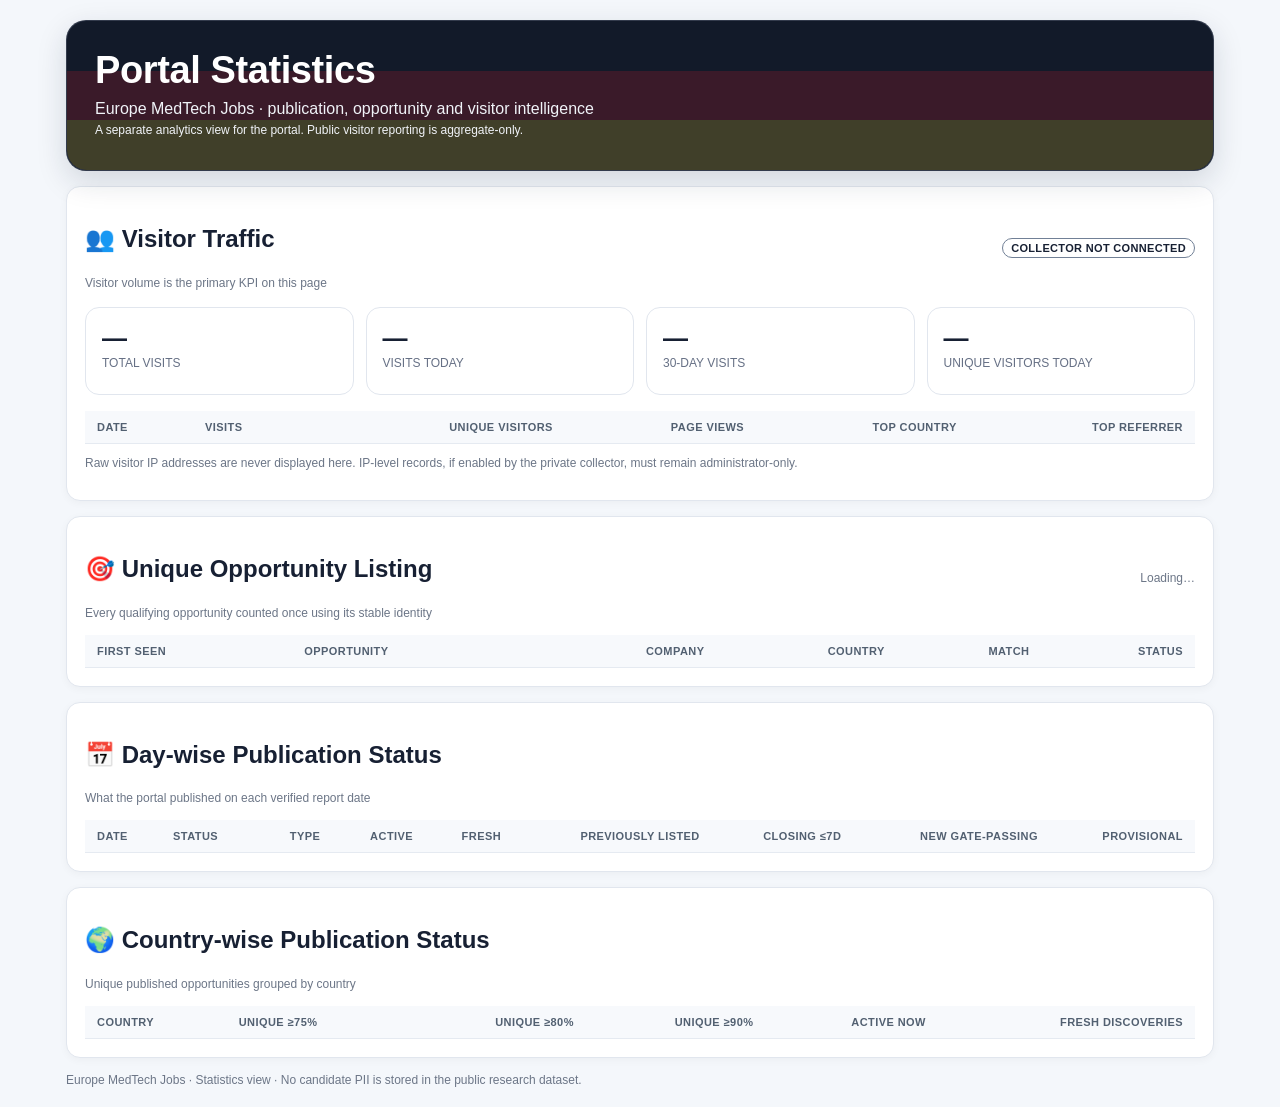
==== stats.html @ e68417d5 "Add separate portal statistics page" ====
<!doctype html>
<html lang="en">
<head>
<meta charset="utf-8">
<meta name="viewport" content="width=device-width,initial-scale=1">
<title>Portal Statistics — Europe MedTech Jobs</title>
<link rel="stylesheet" href="./assets/style.css?v=20261006-stats-1">
</head>
<body>
<div class="wrap">
<section class="hero">
  <div class="hero-flag" aria-hidden="true"><span></span><span></span><span></span></div>
  <div class="hero-content">
    <h1>Portal Statistics</h1>
    <p>Europe MedTech Jobs · publication, opportunity and visitor intelligence</p>
    <p class="small hero-small">A separate analytics view for the portal. Public visitor reporting is aggregate-only.</p>
  </div>
</section>

<section class="card" id="visitorSummary">
  <div class="section-title">
    <div><h2>👥 Visitor Traffic</h2><span class="small">Visitor volume is the primary KPI on this page</span></div>
    <span class="history-status gap" id="visitorStatus">Collector not connected</span>
  </div>
  <div class="grid visitor-grid">
    <div class="stat"><strong id="vTotal">—</strong><span>TOTAL VISITS</span></div>
    <div class="stat"><strong id="vToday">—</strong><span>VISITS TODAY</span></div>
    <div class="stat"><strong id="v30">—</strong><span>30-DAY VISITS</span></div>
    <div class="stat"><strong id="vUnique">—</strong><span>UNIQUE VISITORS TODAY</span></div>
  </div>
  <div class="history-wrap"><table class="history-table"><thead><tr><th>Date</th><th>Visits</th><th>Unique visitors</th><th>Page views</th><th>Top country</th><th>Top referrer</th></tr></thead><tbody id="visitorBody"></tbody></table></div>
  <p class="small history-note">Raw visitor IP addresses are never displayed here. IP-level records, if enabled by the private collector, must remain administrator-only.</p>
</section>

<section class="card">
  <div class="section-title"><div><h2>🎯 Unique Opportunity Listing</h2><span class="small">Every qualifying opportunity counted once using its stable identity</span></div><span class="small" id="uniqueCount">Loading…</span></div>
  <div class="history-wrap"><table class="history-table"><thead><tr><th>First seen</th><th>Opportunity</th><th>Company</th><th>Country</th><th>Match</th><th>Status</th></tr></thead><tbody id="uniqueBody"></tbody></table></div>
</section>

<section class="card">
  <div class="section-title"><div><h2>📅 Day-wise Publication Status</h2><span class="small">What the portal published on each verified report date</span></div></div>
  <div class="history-wrap"><table class="history-table"><thead><tr><th>Date</th><th>Status</th><th>Type</th><th>Active</th><th>Fresh</th><th>Previously listed</th><th>Closing ≤7d</th><th>New gate-passing</th><th>Provisional</th></tr></thead><tbody id="dayBody"></tbody></table></div>
</section>

<section class="card">
  <div class="section-title"><div><h2>🌍 Country-wise Publication Status</h2><span class="small">Unique published opportunities grouped by country</span></div></div>
  <div class="history-wrap"><table class="history-table"><thead><tr><th>Country</th><th>Unique ≥75%</th><th>Unique ≥80%</th><th>Unique ≥90%</th><th>Active now</th><th>Fresh discoveries</th></tr></thead><tbody id="countryBody"></tbody></table></div>
</section>

<div class="small">Europe MedTech Jobs · Statistics view · No candidate PII is stored in the public research dataset.</div>
</div>
<script src="./assets/stats.js?v=20261006-1"></script>
</body>
</html>
---- assets/style.css ----
*{box-sizing:border-box}body{margin:0;background:#f4f7fb;color:#172033;font-family:Inter,Arial,sans-serif}.wrap{max-width:1180px;margin:auto;padding:20px 16px}.hero{position:relative;overflow:hidden;background:#172033;color:#fff;border-radius:20px;padding:28px;box-shadow:0 10px 30px rgba(23,32,51,.15);border:1px solid rgba(255,255,255,.12)}.hero-flag{position:absolute;inset:0;width:100%;height:100%;border-radius:inherit;overflow:hidden;opacity:.18;z-index:1}.hero-flag span{display:block;height:33.333%}.hero-flag span:nth-child(1){background:#000}.hero-flag span:nth-child(2){background:#dd0000}.hero-flag span:nth-child(3){background:#ffce00}.hero-content{position:relative;z-index:2}.hero h1{margin:0 0 8px;font-size:clamp(25px,4vw,38px);letter-spacing:-.4px}.hero p{margin:5px 0;color:#f0f3f8}.hero-small{color:#f0f3f8}.countdown{margin-top:20px;background:rgba(0,0,0,.24);border:1px solid rgba(255,255,255,.28);border-radius:14px;padding:14px;display:flex;justify-content:space-between;align-items:center;gap:16px;flex-wrap:wrap}.countdown-time{font-size:26px;font-weight:800;letter-spacing:1px}.grid{display:grid;grid-template-columns:repeat(4,1fr);gap:12px;margin:16px 0}.stat,.toolbar,.card{background:#fff;border:1px solid #e1e6ee;border-radius:14px}.stat{padding:16px}.stat strong{display:block;font-size:25px}.stat span{font-size:12px;color:#667085}.toolbar,.card{padding:18px;margin:15px 0;box-shadow:0 2px 8px rgba(0,0,0,.04)}select,input,textarea{padding:10px;border:1px solid #cbd3df;border-radius:8px;font-size:14px;font-family:inherit}textarea{min-height:90px;resize:vertical}.filters{display:flex;gap:8px;flex-wrap:wrap;margin-top:12px;align-items:center}.filter{border:1px solid #cbd3df;background:#fff;border-radius:999px;padding:8px 12px;cursor:pointer}.filter.active,.view-tabs button.active{background:#172033;color:#fff}.filter-label{font-size:12px;font-weight:700;display:flex;gap:5px;align-items:center}.section-title{display:flex;justify-content:space-between;align-items:center;gap:10px}.view-tabs{display:flex;gap:8px;flex-wrap:wrap;margin:15px 0}.view-tabs button{border:1px solid #cbd3df;background:#fff;border-radius:9px;padding:10px 14px;cursor:pointer;font-weight:700}.view-tabs .export{margin-left:auto}.job{background:#fff;border:1px solid #e1e6ee;border-radius:15px;padding:19px;margin:12px 0}.head{display:flex;justify-content:space-between;gap:15px}.company{font-weight:bold;margin-top:5px}.meta{color:#5e697b;font-size:14px;margin-top:5px}.fresh{background:#e8f7ee;color:#176d3a}.old{background:#eef2f7;color:#526071}.deadline{background:#fff1d5;color:#805d00}.score{font-size:24px;font-weight:800}.tags{display:flex;gap:6px;flex-wrap:wrap;margin:12px 0}.tag{font-size:12px;background:#eef2f7;padding:5px 8px;border-radius:7px}.apply{display:inline-block;background:#172033;color:white;text-decoration:none;padding:10px 14px;border-radius:8px;font-weight:bold}.small{font-size:12px;color:#6c7687}.empty{padding:25px;text-align:center;color:#667085}.pipeline{display:grid;grid-template-columns:repeat(6,1fr);gap:10px}.pipe{padding:14px;border-radius:10px;background:#f4f7fb;text-align:center}.pipe strong{display:block;font-size:22px}.method-grid,.score-grid{display:grid;grid-template-columns:repeat(2,1fr);gap:10px;margin-top:12px}.method-grid>div,.score-grid>div{background:#f7f9fc;border:1px solid #e5eaf1;border-radius:10px;padding:13px;line-height:1.45}.score-grid>div{display:flex;justify-content:space-between}.tracker-form{display:grid;grid-template-columns:repeat(2,1fr);gap:10px;margin-top:12px}.tracker-form label{display:flex;flex-direction:column;gap:4px;font-size:12px;font-weight:700}.tracker-form .wide{grid-column:1/-1}.tracker-row{display:grid;grid-template-columns:1fr auto auto;gap:12px;align-items:center;padding:12px 0;border-bottom:1px solid #e5eaf1}.company-group{padding:10px 0;border-bottom:1px solid #e5eaf1}.company-row{padding:8px 0}.hidden{display:none!important}#map{height:560px;border-radius:12px;overflow:hidden}.score-unavailable{margin-top:10px;padding:10px;background:#f7f9fc;border-radius:8px;color:#667085;font-size:12px}details{margin-top:14px;border-top:1px solid #e5eaf1;padding-top:12px}summary{cursor:pointer;font-weight:700}@media(max-width:900px){.grid{grid-template-columns:repeat(2,1fr)}.pipeline{grid-template-columns:repeat(3,1fr)}}@media(max-width:700px){.tracker-form{grid-template-columns:1fr}.tracker-form .wide{grid-column:auto}.view-tabs .export{margin-left:0}.filters{align-items:stretch}.filter-label{width:100%;justify-content:space-between}.filter-label select{flex:1}.method-grid,.score-grid{grid-template-columns:1fr}}@media(max-width:520px){.grid,.pipeline{grid-template-columns:1fr}.head{display:block}.wrap{padding:12px}.hero{padding:20px}.countdown{display:block}.countdown>div+div{margin-top:12px}.tracker-row{grid-template-columns:1fr}.section-title{align-items:flex-start;flex-direction:column}#map{height:420px}}
.history-wrap{overflow-x:auto;margin-top:14px}.history-table{width:100%;border-collapse:collapse;min-width:720px;font-size:13px}.history-table th,.history-table td{padding:10px 12px;border-bottom:1px solid #e5eaf1;text-align:right;white-space:nowrap}.history-table th:first-child,.history-table td:first-child,.history-table th:nth-child(2),.history-table td:nth-child(2){text-align:left}.history-table thead th{background:#f7f9fc;color:#526071;font-size:11px;text-transform:uppercase;letter-spacing:.04em;position:sticky;top:0}.history-table tbody tr:hover{background:#f7f9fc}.history-table td:nth-child(n+3){font-weight:800}.history-note{margin-top:12px}
.history-status{display:inline-block;padding:3px 8px;border-radius:999px;font-size:11px;font-weight:700;text-transform:uppercase;letter-spacing:.03em}.history-status.published{border:1px solid #2f855a}.history-status.manual{border:1px solid #b7791f}.history-status.missing{border:1px solid #c53030}.history-status.gap{border:1px solid #718096}.history-table td:last-child{min-width:280px;white-space:normal}
.visitor-grid{margin:16px 0}.visitor-grid .stat{min-height:88px}.visitor-grid{grid-template-columns:repeat(4,1fr)}@media(max-width:700px){.visitor-grid{grid-template-columns:repeat(2,1fr)}}@media(max-width:520px){.visitor-grid{grid-template-columns:1fr}}
\n.view-tabs .analytics-link{border:1px solid #cbd3df;background:#fff;color:#172033;border-radius:9px;padding:10px 14px;cursor:pointer;font-weight:700;text-decoration:none}.view-tabs .analytics-link:hover{background:#f7f9fc}\n
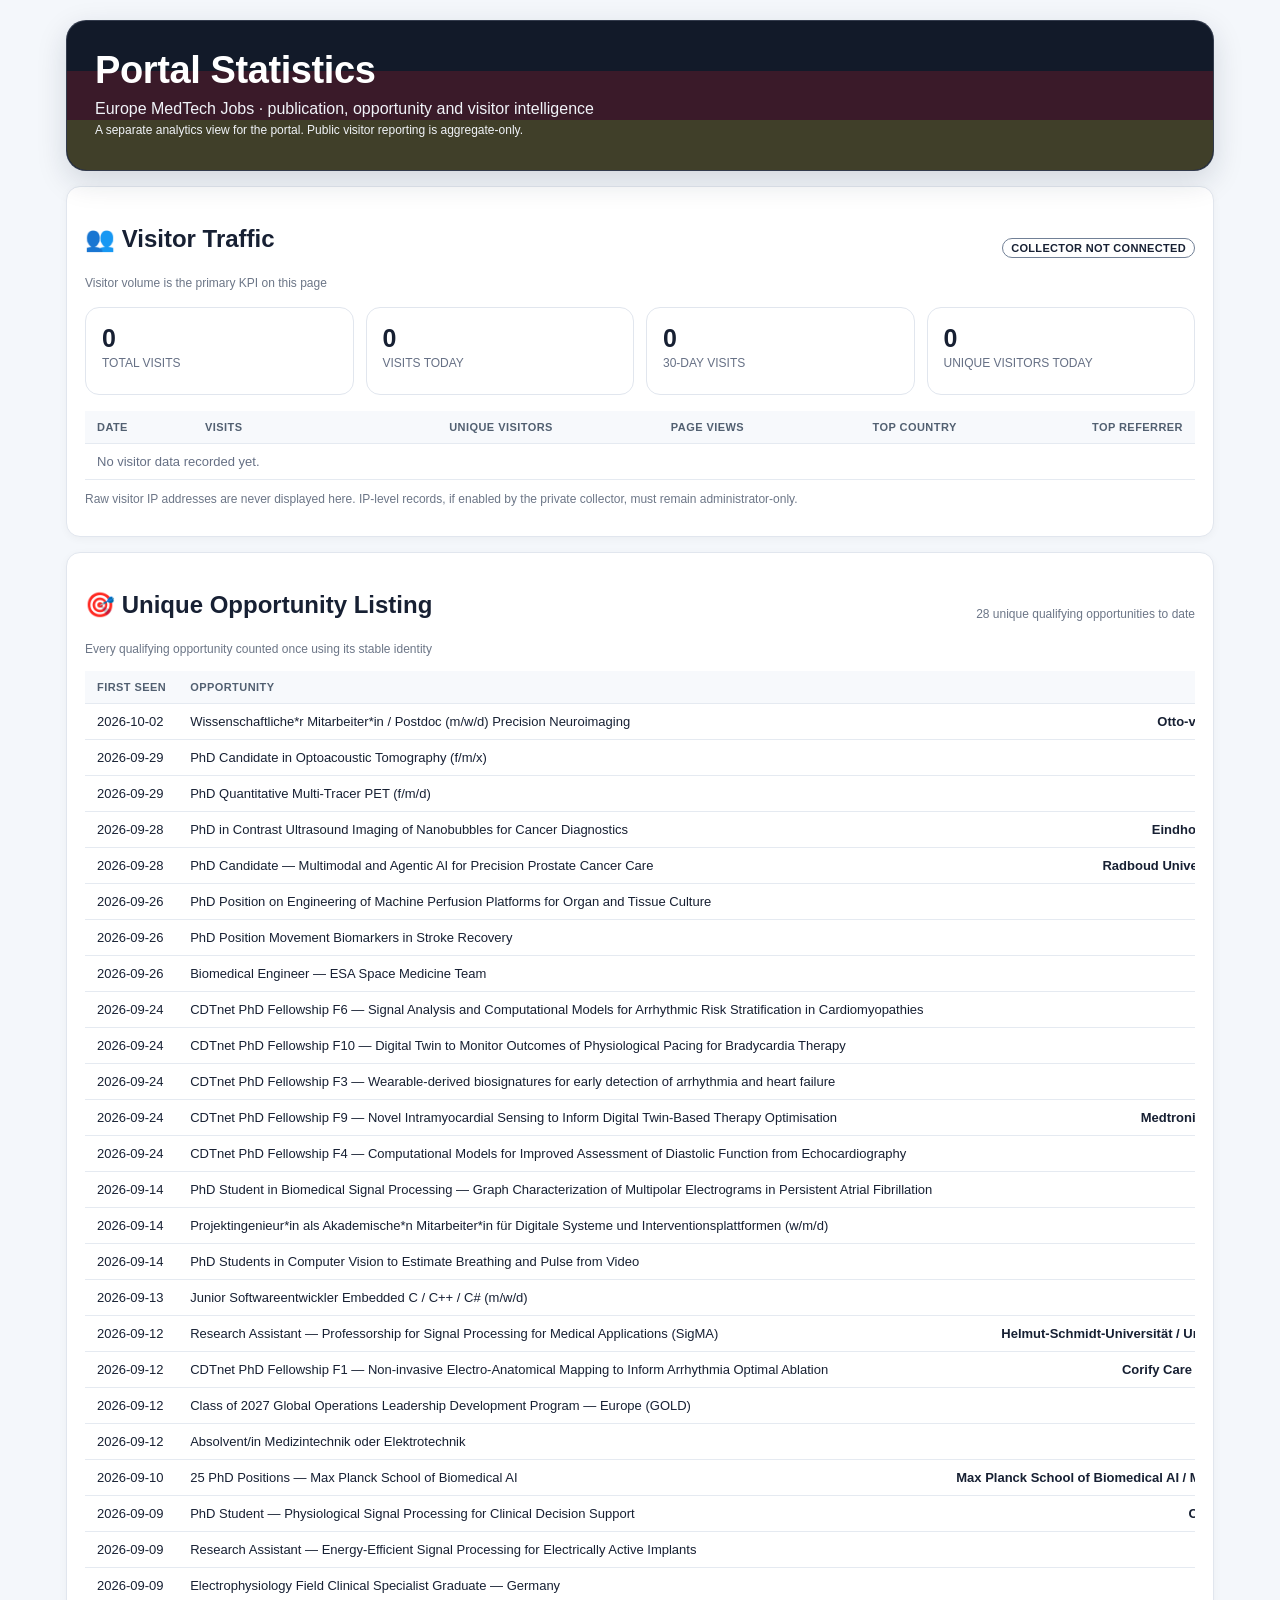
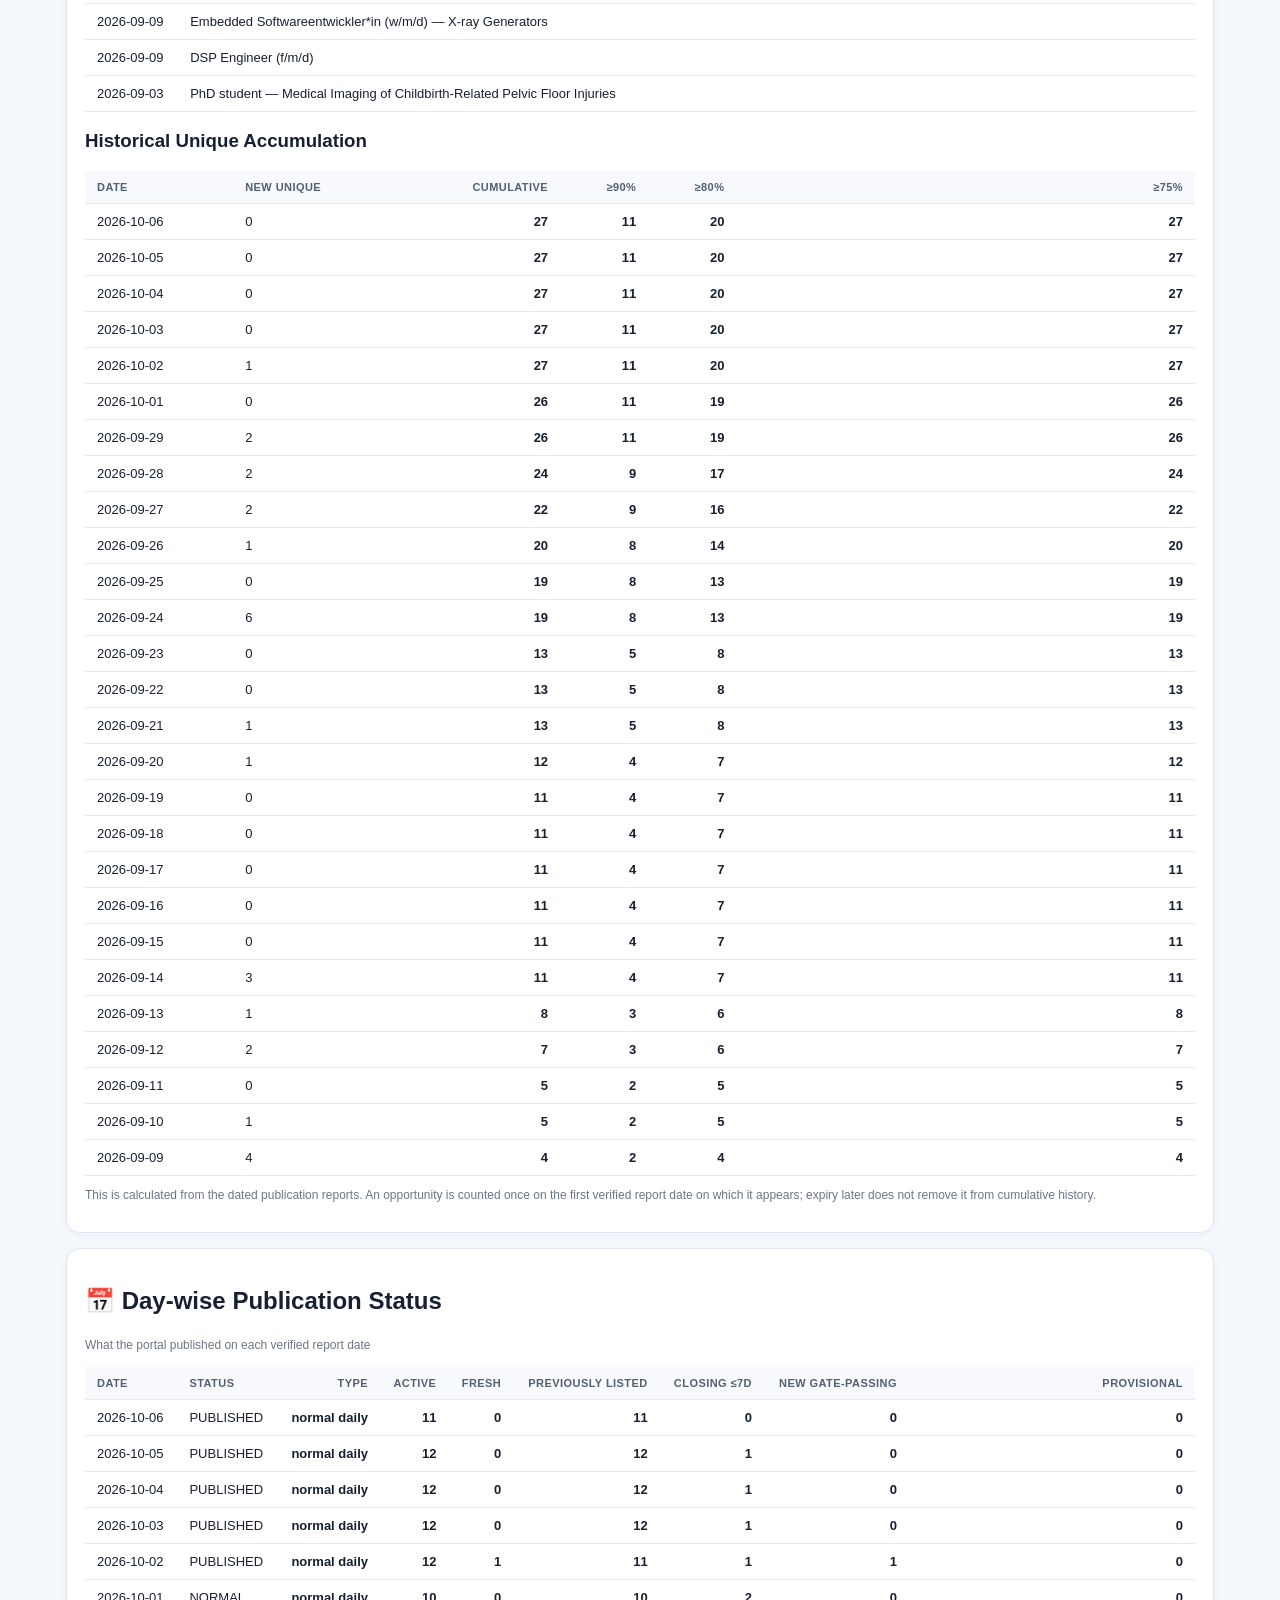
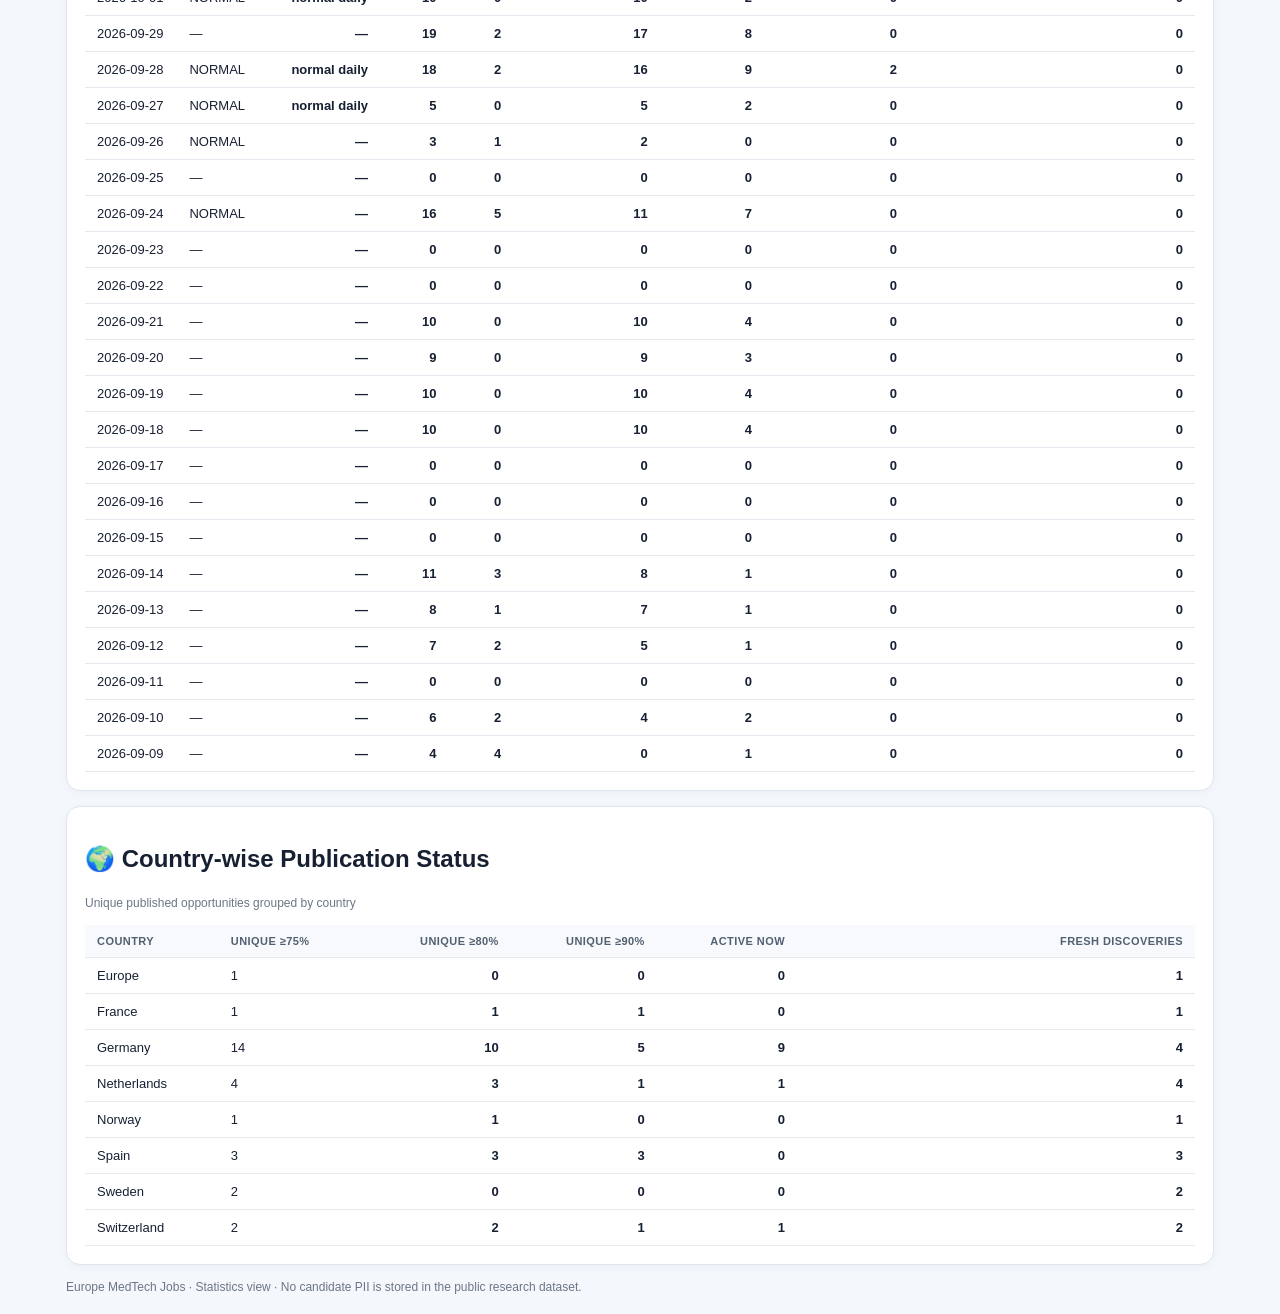
==== commit aac3789a: "Add historical unique accumulation table" ====
--- a/stats.html
+++ b/stats.html
@@ -34,7 +34,7 @@
 
 <section class="card">
   <div class="section-title"><div><h2>🎯 Unique Opportunity Listing</h2><span class="small">Every qualifying opportunity counted once using its stable identity</span></div><span class="small" id="uniqueCount">Loading…</span></div>
-  <div class="history-wrap"><table class="history-table"><thead><tr><th>First seen</th><th>Opportunity</th><th>Company</th><th>Country</th><th>Match</th><th>Status</th></tr></thead><tbody id="uniqueBody"></tbody></table></div>
+  <div class="history-wrap"><table class="history-table"><thead><tr><th>First seen</th><th>Opportunity</th><th>Company</th><th>Country</th><th>Match</th><th>Status</th></tr></thead><tbody id="uniqueBody"></tbody></table></div><h3>Historical Unique Accumulation</h3><div class="history-wrap"><table class="history-table"><thead><tr><th>Date</th><th>New unique</th><th>Cumulative</th><th>≥90%</th><th>≥80%</th><th>≥75%</th></tr></thead><tbody id="uniqueHistoryBody"></tbody></table></div><p class="small history-note">This is calculated from the dated publication reports. An opportunity is counted once on the first verified report date on which it appears; expiry later does not remove it from cumulative history.</p>
 </section>
 
 <section class="card">
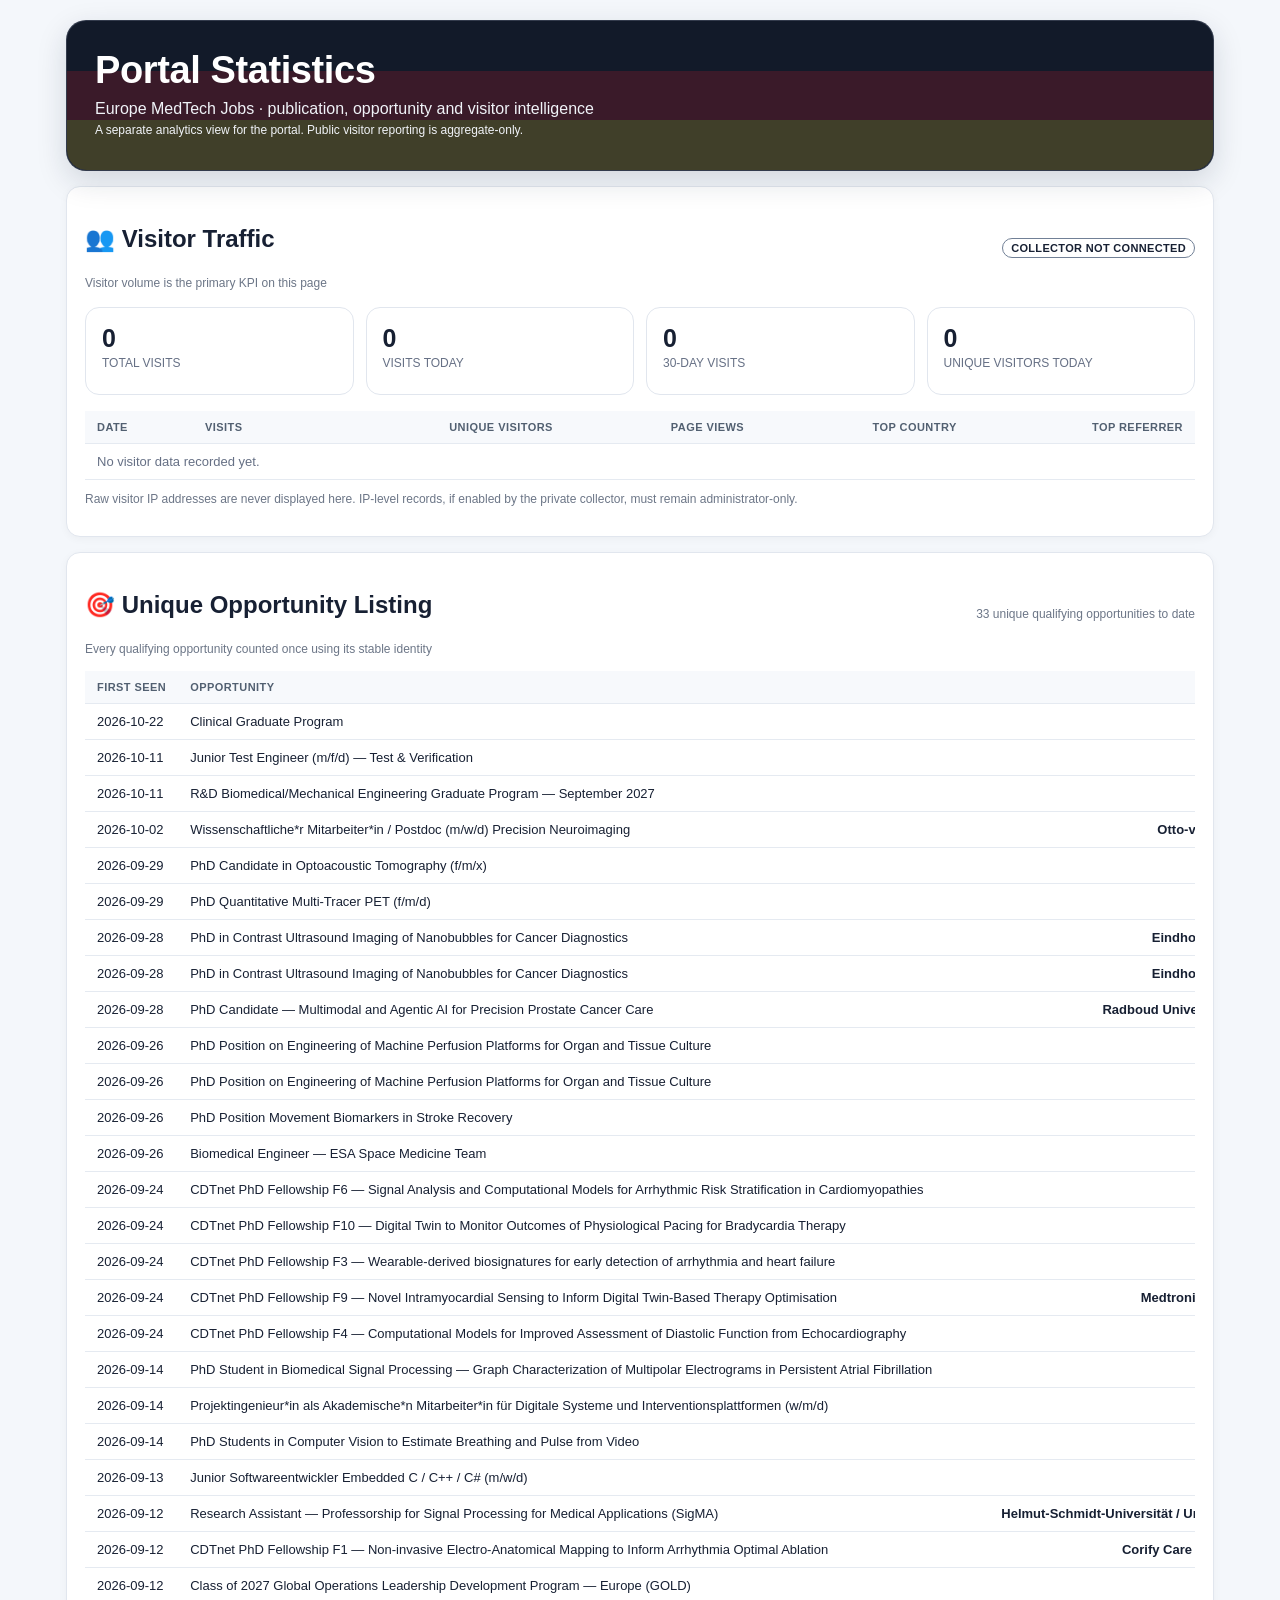
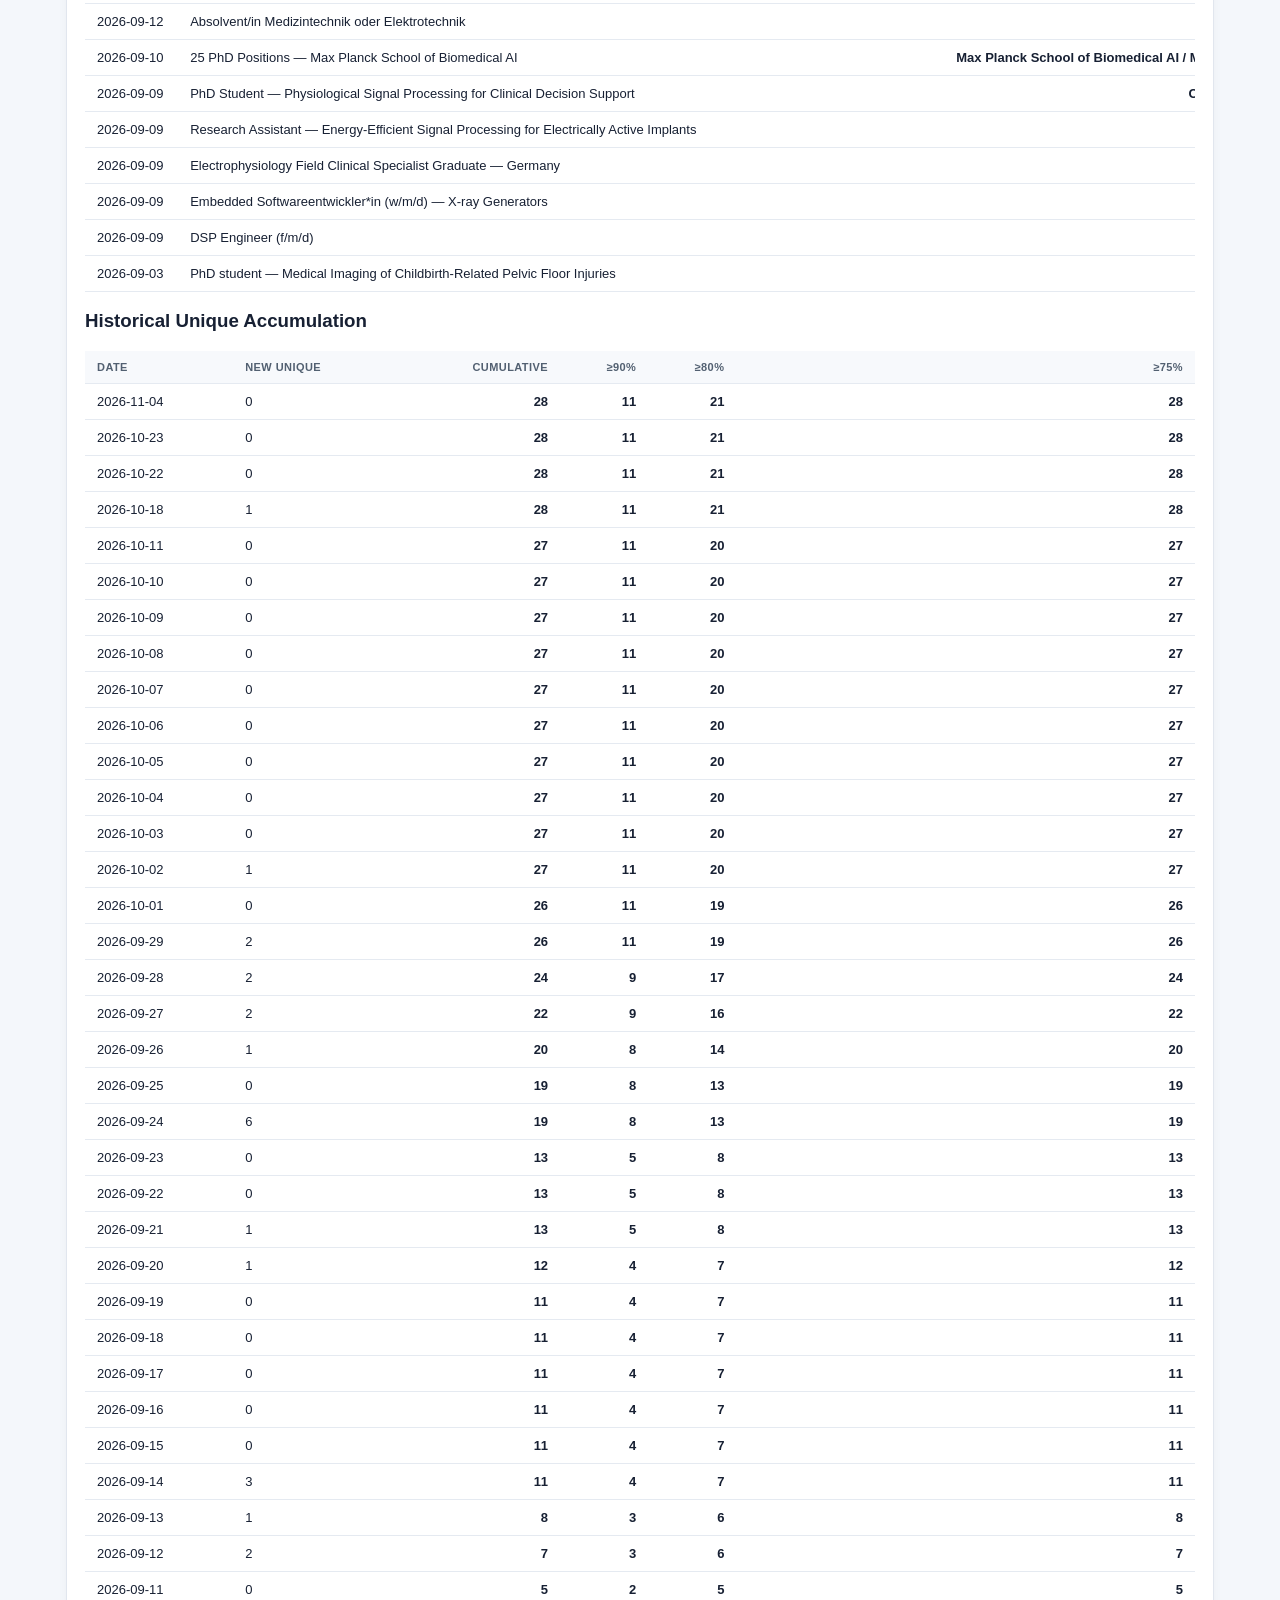
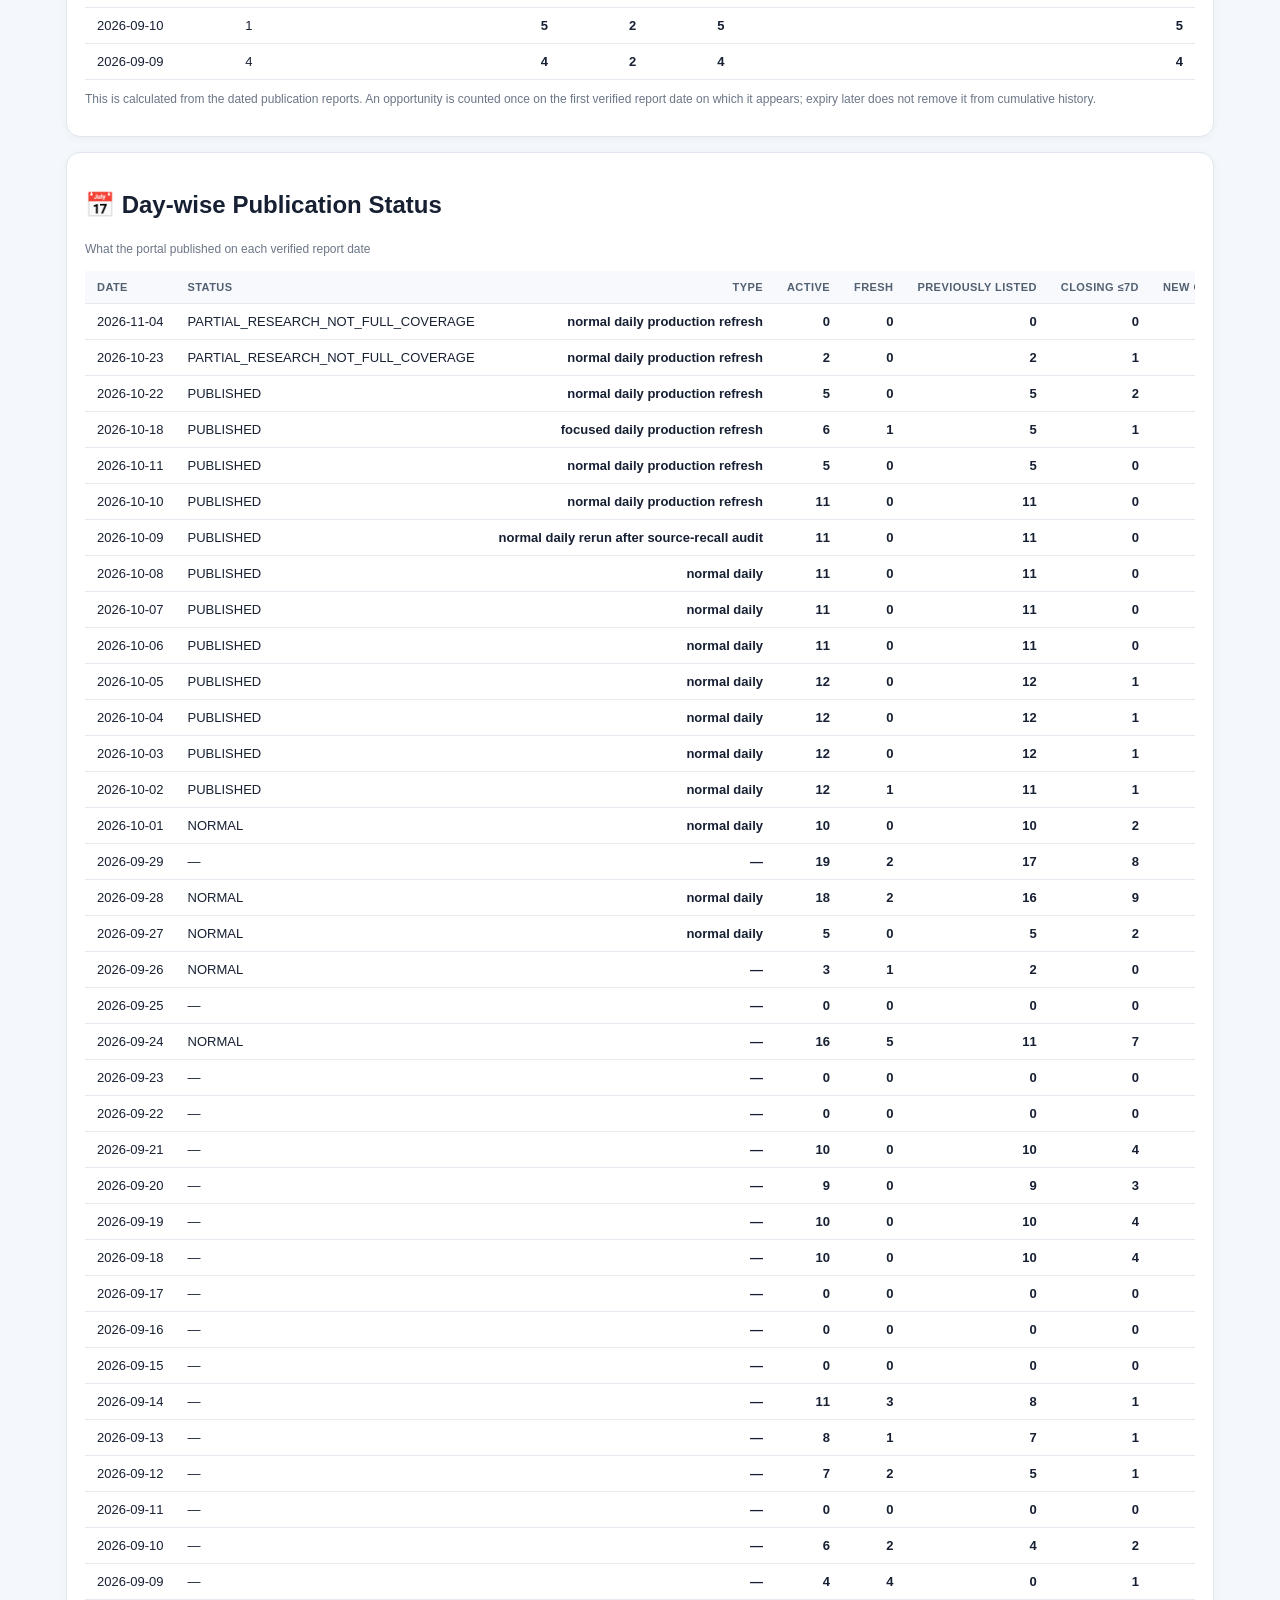
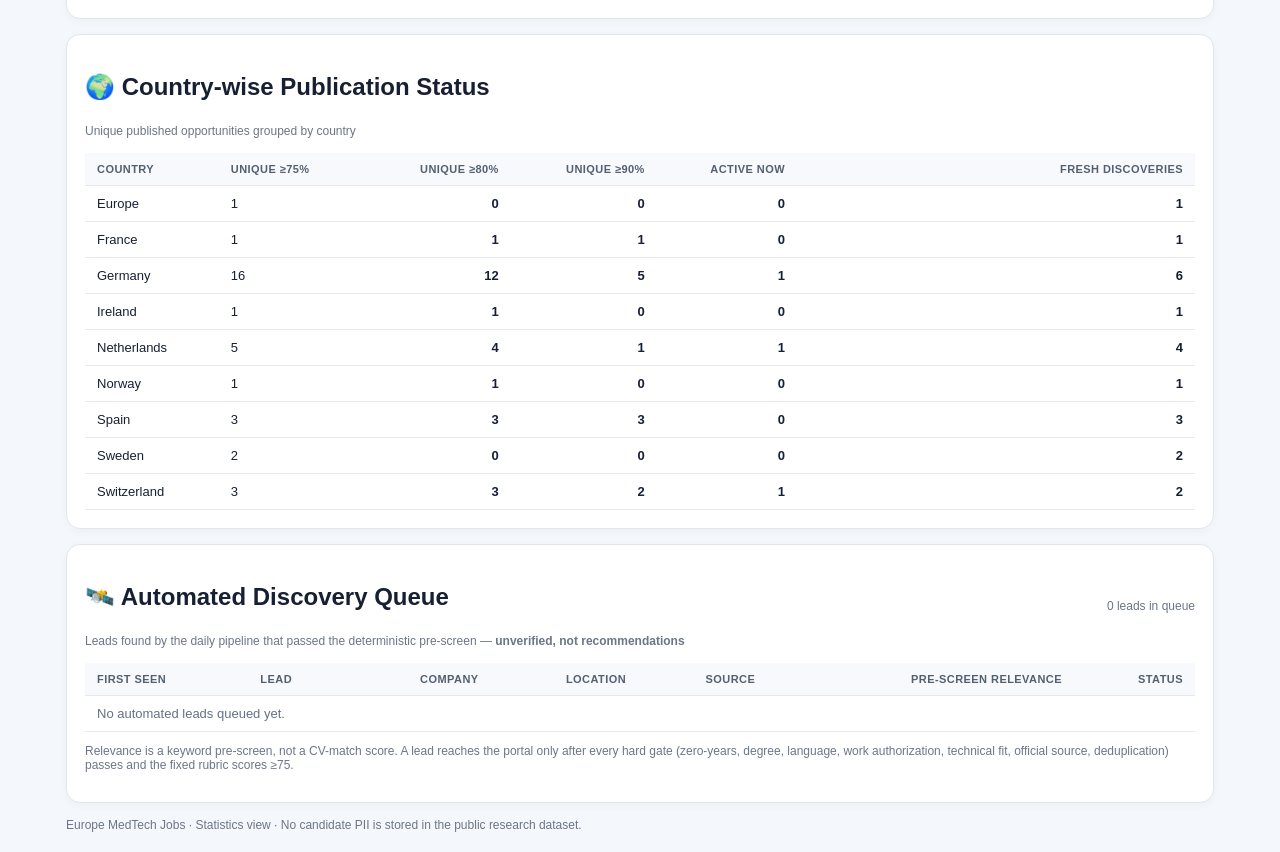
==== commit 923880af: "Automate daily research run and fix portal history bugs - Add scheduled GitHub Actions pipeline (scr" ====
--- a/stats.html
+++ b/stats.html
@@ -47,8 +47,14 @@
   <div class="history-wrap"><table class="history-table"><thead><tr><th>Country</th><th>Unique ≥75%</th><th>Unique ≥80%</th><th>Unique ≥90%</th><th>Active now</th><th>Fresh discoveries</th></tr></thead><tbody id="countryBody"></tbody></table></div>
 </section>
 
+<section class="card">
+  <div class="section-title"><div><h2>🛰️ Automated Discovery Queue</h2><span class="small">Leads found by the daily pipeline that passed the deterministic pre-screen — <b>unverified, not recommendations</b></span></div><span class="small" id="leadCount">Loading…</span></div>
+  <div class="history-wrap"><table class="history-table"><thead><tr><th>First seen</th><th>Lead</th><th>Company</th><th>Location</th><th>Source</th><th>Pre-screen relevance</th><th>Status</th></tr></thead><tbody id="leadBody"></tbody></table></div>
+  <p class="small history-note">Relevance is a keyword pre-screen, not a CV-match score. A lead reaches the portal only after every hard gate (zero-years, degree, language, work authorization, technical fit, official source, deduplication) passes and the fixed rubric scores ≥75.</p>
+</section>
+
 <div class="small">Europe MedTech Jobs · Statistics view · No candidate PII is stored in the public research dataset.</div>
 </div>
-<script src="./assets/stats.js?v=20261006-1"></script>
+<script src="./assets/stats.js?v=20261124-1"></script>
 </body>
 </html>
--- a/assets/style.css
+++ b/assets/style.css
@@ -2,4 +2,6 @@
 .history-wrap{overflow-x:auto;margin-top:14px}.history-table{width:100%;border-collapse:collapse;min-width:720px;font-size:13px}.history-table th,.history-table td{padding:10px 12px;border-bottom:1px solid #e5eaf1;text-align:right;white-space:nowrap}.history-table th:first-child,.history-table td:first-child,.history-table th:nth-child(2),.history-table td:nth-child(2){text-align:left}.history-table thead th{background:#f7f9fc;color:#526071;font-size:11px;text-transform:uppercase;letter-spacing:.04em;position:sticky;top:0}.history-table tbody tr:hover{background:#f7f9fc}.history-table td:nth-child(n+3){font-weight:800}.history-note{margin-top:12px}
 .history-status{display:inline-block;padding:3px 8px;border-radius:999px;font-size:11px;font-weight:700;text-transform:uppercase;letter-spacing:.03em}.history-status.published{border:1px solid #2f855a}.history-status.manual{border:1px solid #b7791f}.history-status.missing{border:1px solid #c53030}.history-status.gap{border:1px solid #718096}.history-table td:last-child{min-width:280px;white-space:normal}
 .visitor-grid{margin:16px 0}.visitor-grid .stat{min-height:88px}.visitor-grid{grid-template-columns:repeat(4,1fr)}@media(max-width:700px){.visitor-grid{grid-template-columns:repeat(2,1fr)}}@media(max-width:520px){.visitor-grid{grid-template-columns:1fr}}
-\n.view-tabs .analytics-link{border:1px solid #cbd3df;background:#fff;color:#172033;border-radius:9px;padding:10px 14px;cursor:pointer;font-weight:700;text-decoration:none}.view-tabs .analytics-link:hover{background:#f7f9fc}\n+\n.view-tabs .analytics-link{border:1px solid #cbd3df;background:#fff;color:#172033;border-radius:9px;padding:10px 14px;cursor:pointer;font-weight:700;text-decoration:none}.view-tabs .analytics-link:hover{background:#f7f9fc}\n
+.role-type-switch{display:flex;justify-content:space-between;align-items:center;gap:16px;flex-wrap:wrap;background:#fff;border:1px solid #e1e6ee;border-radius:14px;padding:16px;margin:15px 0}.role-type-switch>div:first-child{display:flex;flex-direction:column;gap:4px}.role-type-buttons{display:flex;gap:8px;flex-wrap:wrap}.role-type{border:1px solid #cbd3df;background:#fff;border-radius:10px;padding:10px 14px;font-weight:700;cursor:pointer}.role-type span{display:inline-block;margin-left:6px;border-radius:999px;background:#eef2f7;padding:2px 7px;font-size:12px}.role-type.active{background:#172033;color:#fff}.role-type.active span{background:#fff;color:#172033}@media(max-width:520px){.role-type-switch{align-items:stretch}.role-type-buttons{display:grid;grid-template-columns:1fr}.role-type{width:100%}}
+.hero-small.stale{color:#ffce00;font-weight:700}
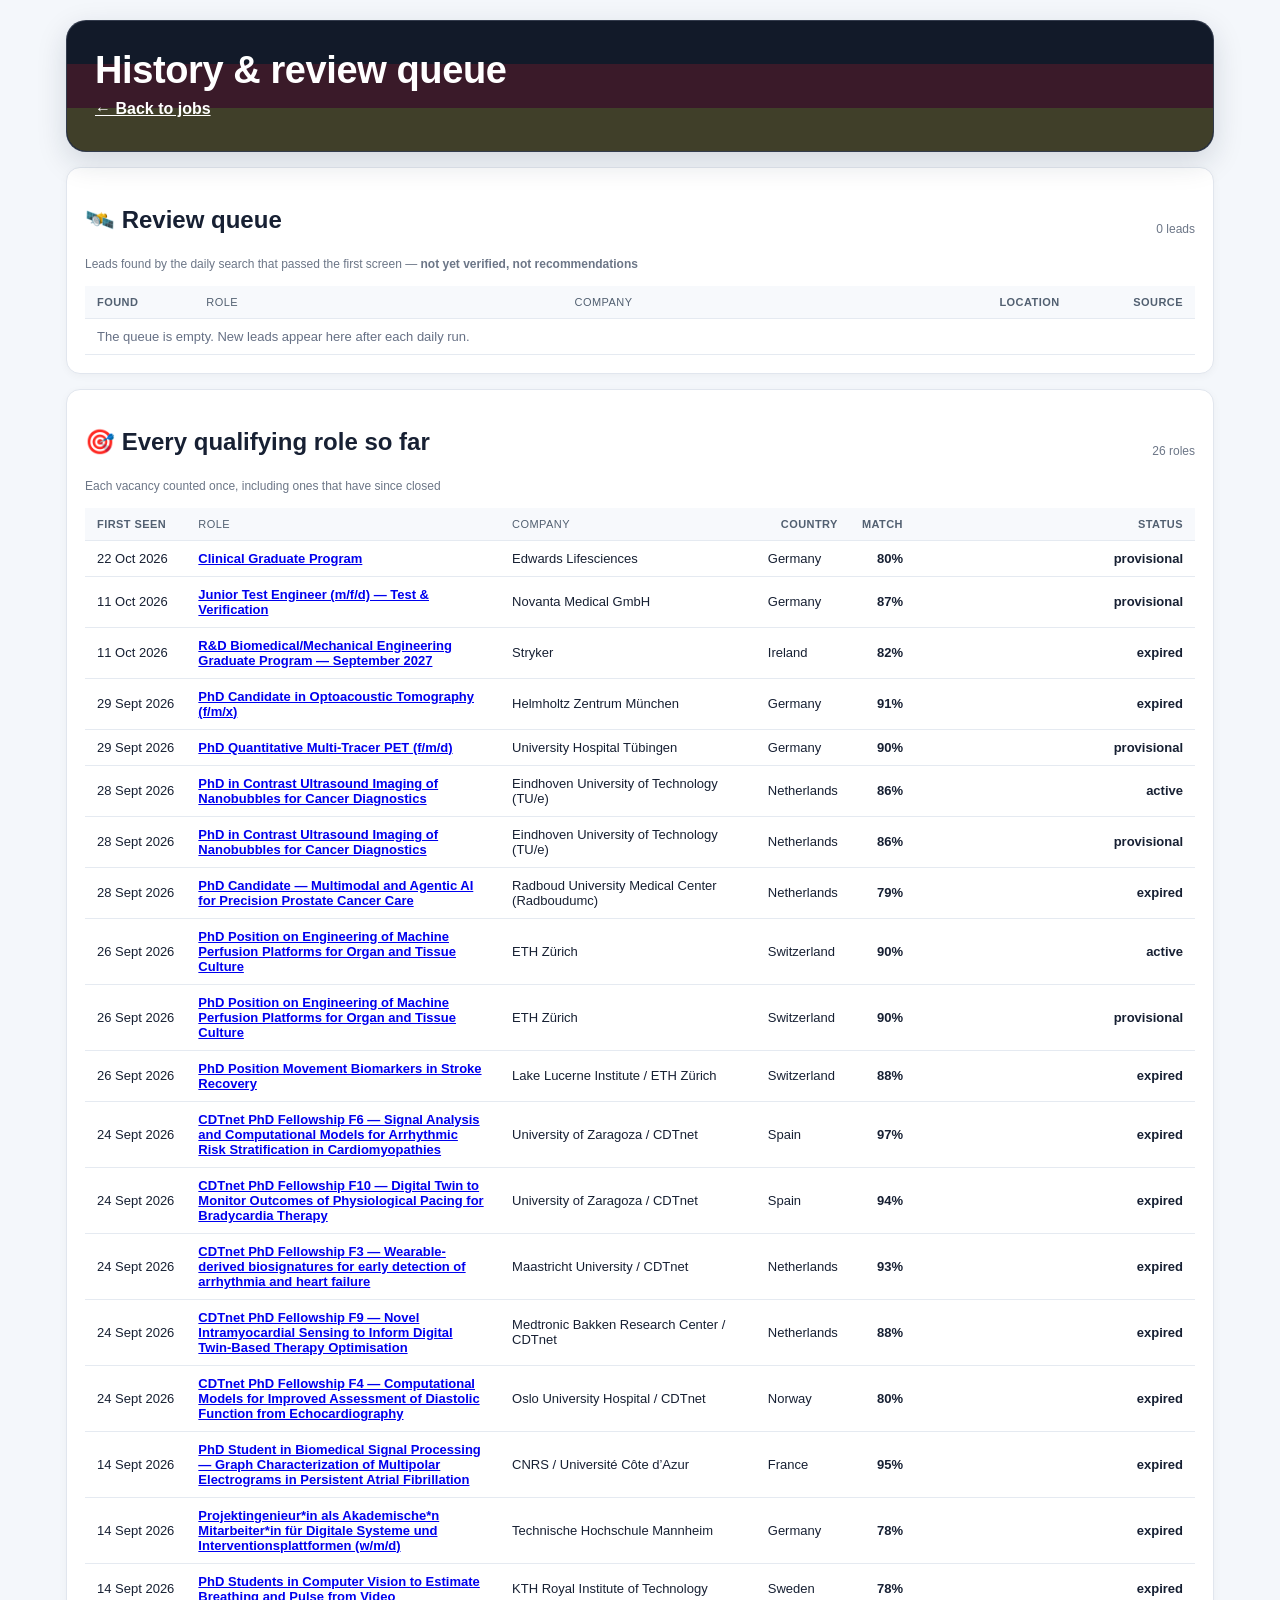
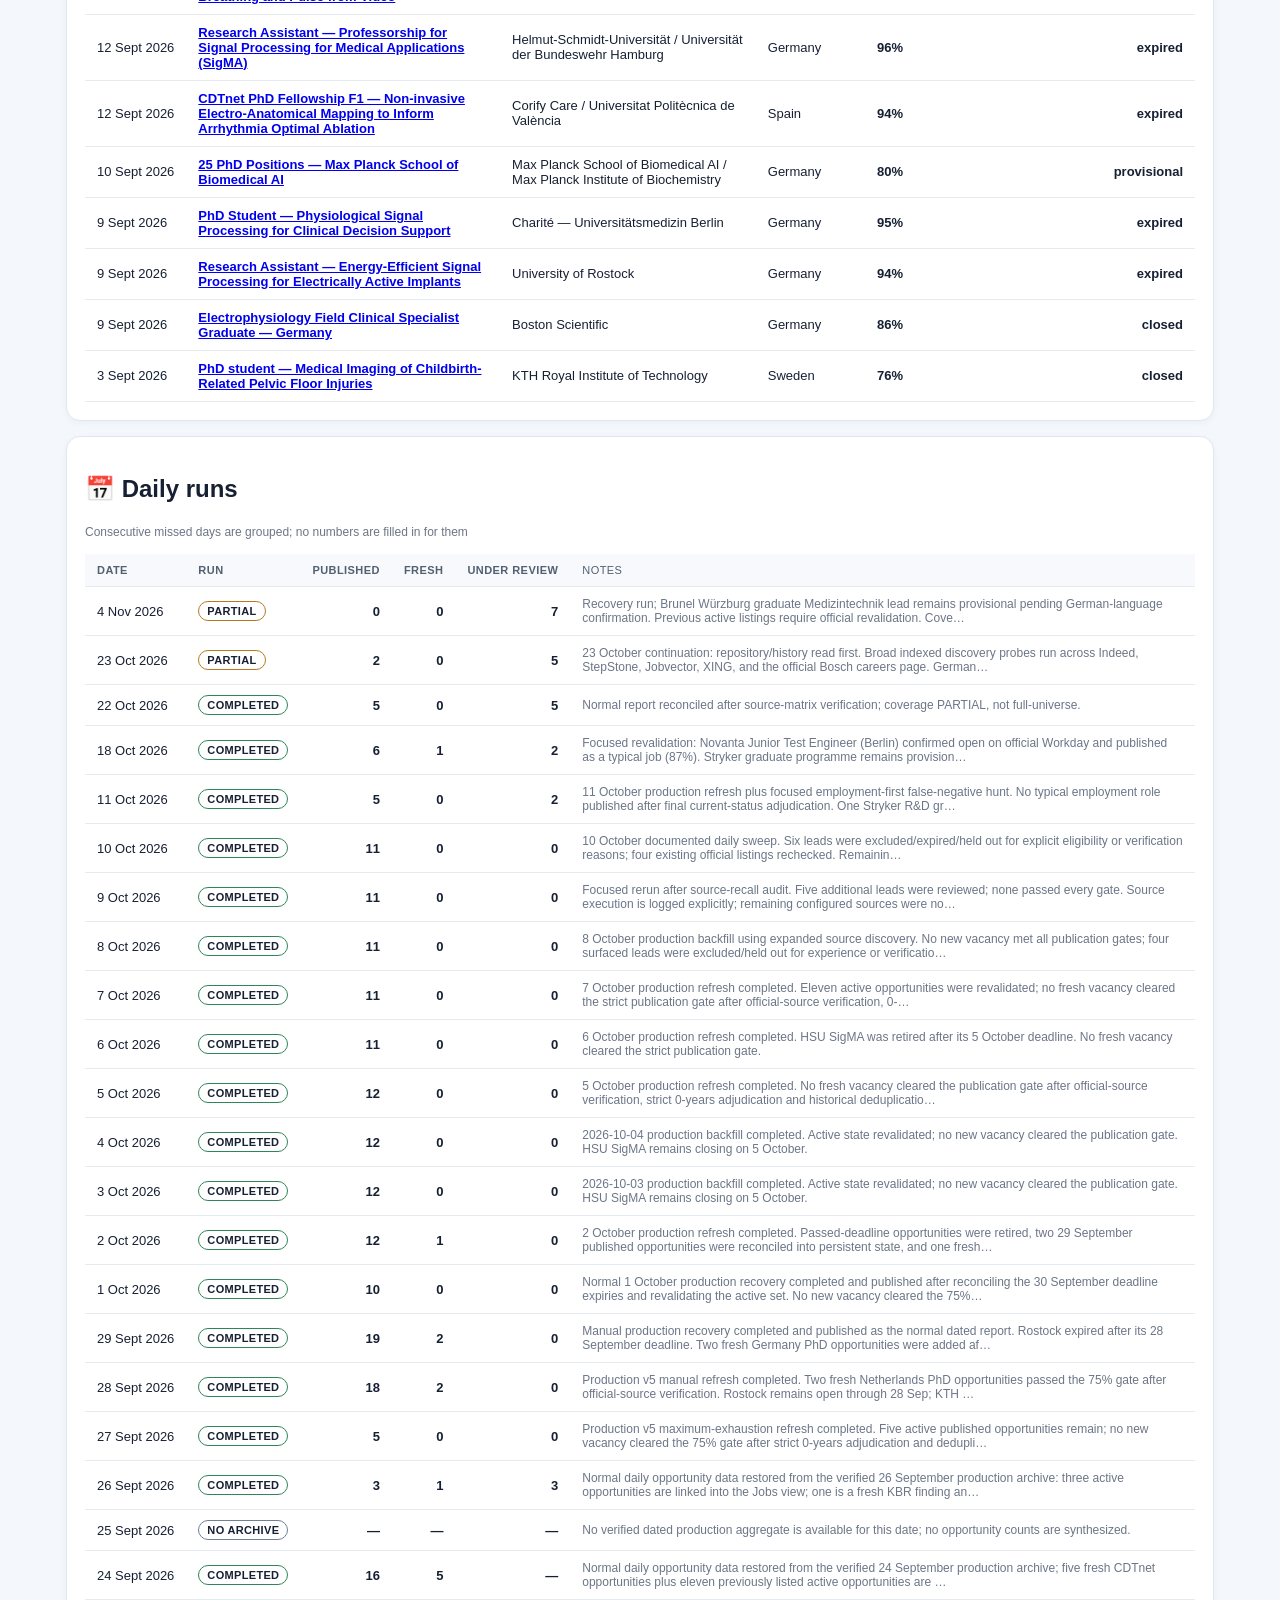
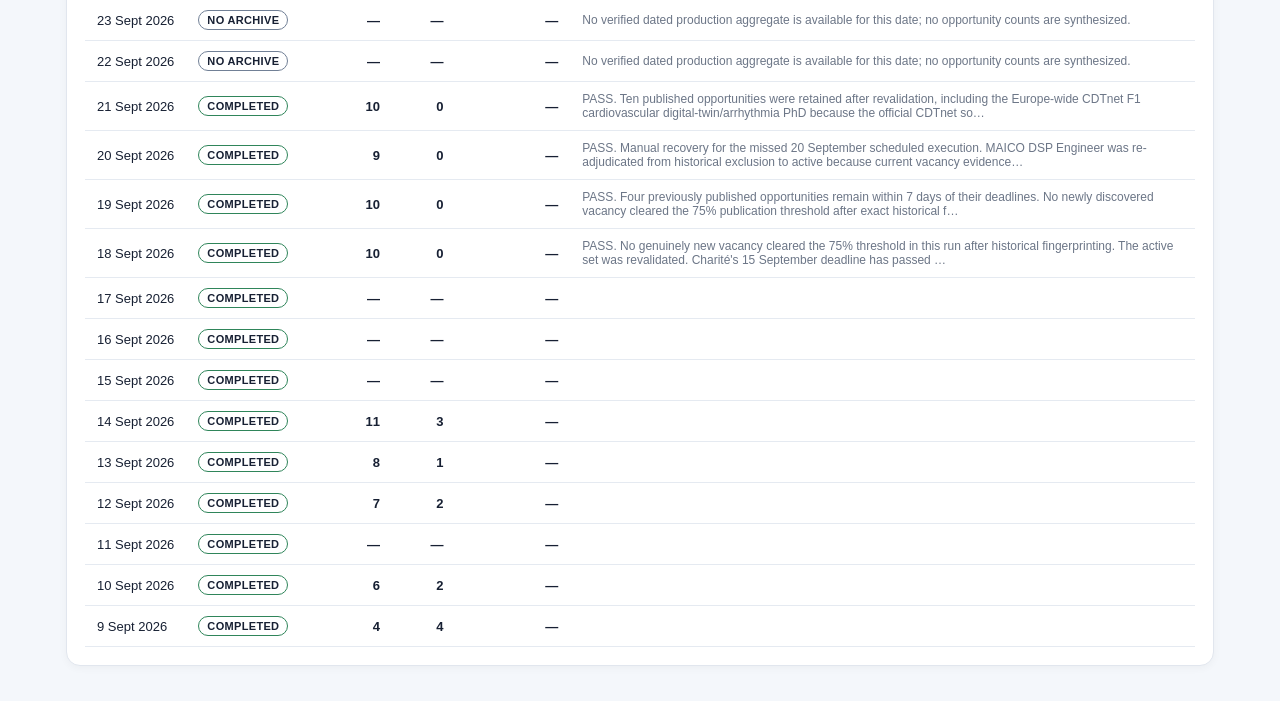
==== commit 216a0ed7: "Simplify portal to the job list, tracker and a single history page - Main page: keep summary cards, " ====
--- a/stats.html
+++ b/stats.html
@@ -3,58 +3,34 @@
 <head>
 <meta charset="utf-8">
 <meta name="viewport" content="width=device-width,initial-scale=1">
-<title>Portal Statistics — Europe MedTech Jobs</title>
-<link rel="stylesheet" href="./assets/style.css?v=20261006-stats-1">
+<title>History — Europe MedTech Jobs</title>
+<link rel="stylesheet" href="./assets/style.css?v=20261124-clean">
 </head>
 <body>
 <div class="wrap">
 <section class="hero">
   <div class="hero-flag" aria-hidden="true"><span></span><span></span><span></span></div>
   <div class="hero-content">
-    <h1>Portal Statistics</h1>
-    <p>Europe MedTech Jobs · publication, opportunity and visitor intelligence</p>
-    <p class="small hero-small">A separate analytics view for the portal. Public visitor reporting is aggregate-only.</p>
+    <h1>History &amp; review queue</h1>
+    <p><a class="hero-link" href="./index.html">← Back to jobs</a></p>
   </div>
 </section>
 
-<section class="card" id="visitorSummary">
-  <div class="section-title">
-    <div><h2>👥 Visitor Traffic</h2><span class="small">Visitor volume is the primary KPI on this page</span></div>
-    <span class="history-status gap" id="visitorStatus">Collector not connected</span>
-  </div>
-  <div class="grid visitor-grid">
-    <div class="stat"><strong id="vTotal">—</strong><span>TOTAL VISITS</span></div>
-    <div class="stat"><strong id="vToday">—</strong><span>VISITS TODAY</span></div>
-    <div class="stat"><strong id="v30">—</strong><span>30-DAY VISITS</span></div>
-    <div class="stat"><strong id="vUnique">—</strong><span>UNIQUE VISITORS TODAY</span></div>
-  </div>
-  <div class="history-wrap"><table class="history-table"><thead><tr><th>Date</th><th>Visits</th><th>Unique visitors</th><th>Page views</th><th>Top country</th><th>Top referrer</th></tr></thead><tbody id="visitorBody"></tbody></table></div>
-  <p class="small history-note">Raw visitor IP addresses are never displayed here. IP-level records, if enabled by the private collector, must remain administrator-only.</p>
+<section class="card" id="queue">
+  <div class="section-title"><div><h2>🛰️ Review queue</h2><span class="small">Leads found by the daily search that passed the first screen — <b>not yet verified, not recommendations</b></span></div><span class="small" id="leadCount">Loading…</span></div>
+  <div class="history-wrap"><table class="history-table"><thead><tr><th>Found</th><th class="wrap">Role</th><th class="wrap">Company</th><th>Location</th><th>Source</th></tr></thead><tbody id="leadBody"></tbody></table></div>
 </section>
 
 <section class="card">
-  <div class="section-title"><div><h2>🎯 Unique Opportunity Listing</h2><span class="small">Every qualifying opportunity counted once using its stable identity</span></div><span class="small" id="uniqueCount">Loading…</span></div>
-  <div class="history-wrap"><table class="history-table"><thead><tr><th>First seen</th><th>Opportunity</th><th>Company</th><th>Country</th><th>Match</th><th>Status</th></tr></thead><tbody id="uniqueBody"></tbody></table></div><h3>Historical Unique Accumulation</h3><div class="history-wrap"><table class="history-table"><thead><tr><th>Date</th><th>New unique</th><th>Cumulative</th><th>≥90%</th><th>≥80%</th><th>≥75%</th></tr></thead><tbody id="uniqueHistoryBody"></tbody></table></div><p class="small history-note">This is calculated from the dated publication reports. An opportunity is counted once on the first verified report date on which it appears; expiry later does not remove it from cumulative history.</p>
+  <div class="section-title"><div><h2>🎯 Every qualifying role so far</h2><span class="small">Each vacancy counted once, including ones that have since closed</span></div><span class="small" id="uniqueCount">Loading…</span></div>
+  <div class="history-wrap"><table class="history-table"><thead><tr><th>First seen</th><th class="wrap">Role</th><th class="wrap">Company</th><th>Country</th><th>Match</th><th>Status</th></tr></thead><tbody id="uniqueBody"></tbody></table></div>
 </section>
 
 <section class="card">
-  <div class="section-title"><div><h2>📅 Day-wise Publication Status</h2><span class="small">What the portal published on each verified report date</span></div></div>
-  <div class="history-wrap"><table class="history-table"><thead><tr><th>Date</th><th>Status</th><th>Type</th><th>Active</th><th>Fresh</th><th>Previously listed</th><th>Closing ≤7d</th><th>New gate-passing</th><th>Provisional</th></tr></thead><tbody id="dayBody"></tbody></table></div>
+  <div class="section-title"><div><h2>📅 Daily runs</h2><span class="small">Consecutive missed days are grouped; no numbers are filled in for them</span></div></div>
+  <div class="history-wrap"><table class="history-table"><thead><tr><th>Date</th><th>Run</th><th>Published</th><th>Fresh</th><th>Under review</th><th class="wrap">Notes</th></tr></thead><tbody id="dayBody"></tbody></table></div>
 </section>
-
-<section class="card">
-  <div class="section-title"><div><h2>🌍 Country-wise Publication Status</h2><span class="small">Unique published opportunities grouped by country</span></div></div>
-  <div class="history-wrap"><table class="history-table"><thead><tr><th>Country</th><th>Unique ≥75%</th><th>Unique ≥80%</th><th>Unique ≥90%</th><th>Active now</th><th>Fresh discoveries</th></tr></thead><tbody id="countryBody"></tbody></table></div>
-</section>
-
-<section class="card">
-  <div class="section-title"><div><h2>🛰️ Automated Discovery Queue</h2><span class="small">Leads found by the daily pipeline that passed the deterministic pre-screen — <b>unverified, not recommendations</b></span></div><span class="small" id="leadCount">Loading…</span></div>
-  <div class="history-wrap"><table class="history-table"><thead><tr><th>First seen</th><th>Lead</th><th>Company</th><th>Location</th><th>Source</th><th>Pre-screen relevance</th><th>Status</th></tr></thead><tbody id="leadBody"></tbody></table></div>
-  <p class="small history-note">Relevance is a keyword pre-screen, not a CV-match score. A lead reaches the portal only after every hard gate (zero-years, degree, language, work authorization, technical fit, official source, deduplication) passes and the fixed rubric scores ≥75.</p>
-</section>
-
-<div class="small">Europe MedTech Jobs · Statistics view · No candidate PII is stored in the public research dataset.</div>
 </div>
-<script src="./assets/stats.js?v=20261124-1"></script>
+<script src="./assets/stats.js?v=20261124-clean"></script>
 </body>
-</html>+</html>
--- a/assets/style.css
+++ b/assets/style.css
@@ -2,6 +2,9 @@
 .history-wrap{overflow-x:auto;margin-top:14px}.history-table{width:100%;border-collapse:collapse;min-width:720px;font-size:13px}.history-table th,.history-table td{padding:10px 12px;border-bottom:1px solid #e5eaf1;text-align:right;white-space:nowrap}.history-table th:first-child,.history-table td:first-child,.history-table th:nth-child(2),.history-table td:nth-child(2){text-align:left}.history-table thead th{background:#f7f9fc;color:#526071;font-size:11px;text-transform:uppercase;letter-spacing:.04em;position:sticky;top:0}.history-table tbody tr:hover{background:#f7f9fc}.history-table td:nth-child(n+3){font-weight:800}.history-note{margin-top:12px}
 .history-status{display:inline-block;padding:3px 8px;border-radius:999px;font-size:11px;font-weight:700;text-transform:uppercase;letter-spacing:.03em}.history-status.published{border:1px solid #2f855a}.history-status.manual{border:1px solid #b7791f}.history-status.missing{border:1px solid #c53030}.history-status.gap{border:1px solid #718096}.history-table td:last-child{min-width:280px;white-space:normal}
 .visitor-grid{margin:16px 0}.visitor-grid .stat{min-height:88px}.visitor-grid{grid-template-columns:repeat(4,1fr)}@media(max-width:700px){.visitor-grid{grid-template-columns:repeat(2,1fr)}}@media(max-width:520px){.visitor-grid{grid-template-columns:1fr}}
-\n.view-tabs .analytics-link{border:1px solid #cbd3df;background:#fff;color:#172033;border-radius:9px;padding:10px 14px;cursor:pointer;font-weight:700;text-decoration:none}.view-tabs .analytics-link:hover{background:#f7f9fc}\n
+.view-tabs .analytics-link{border:1px solid #cbd3df;background:#fff;color:#172033;border-radius:9px;padding:10px 14px;cursor:pointer;font-weight:700;text-decoration:none}.view-tabs .analytics-link:hover{background:#f7f9fc}
 .role-type-switch{display:flex;justify-content:space-between;align-items:center;gap:16px;flex-wrap:wrap;background:#fff;border:1px solid #e1e6ee;border-radius:14px;padding:16px;margin:15px 0}.role-type-switch>div:first-child{display:flex;flex-direction:column;gap:4px}.role-type-buttons{display:flex;gap:8px;flex-wrap:wrap}.role-type{border:1px solid #cbd3df;background:#fff;border-radius:10px;padding:10px 14px;font-weight:700;cursor:pointer}.role-type span{display:inline-block;margin-left:6px;border-radius:999px;background:#eef2f7;padding:2px 7px;font-size:12px}.role-type.active{background:#172033;color:#fff}.role-type.active span{background:#fff;color:#172033}@media(max-width:520px){.role-type-switch{align-items:stretch}.role-type-buttons{display:grid;grid-template-columns:1fr}.role-type{width:100%}}
 .hero-small.stale{color:#ffce00;font-weight:700}
+.hero-link{color:#fff;font-weight:700}.countdown>.hero-small{text-align:right}.about summary{font-size:16px}.about{margin-top:20px}.why ul{margin:8px 0;padding-left:18px;list-style:none}.why li{margin:3px 0}
+.history-table td.wrap,.history-table th.wrap{white-space:normal;text-align:left;font-weight:400;min-width:220px}.history-table td.wrap.title{font-weight:600}.history-table td.left{text-align:left;font-weight:400;white-space:normal}.history-table tr.missed td{color:#8a94a6}
+@media(max-width:520px){#stats{grid-template-columns:repeat(2,1fr)}#stats .stat{padding:12px}}
